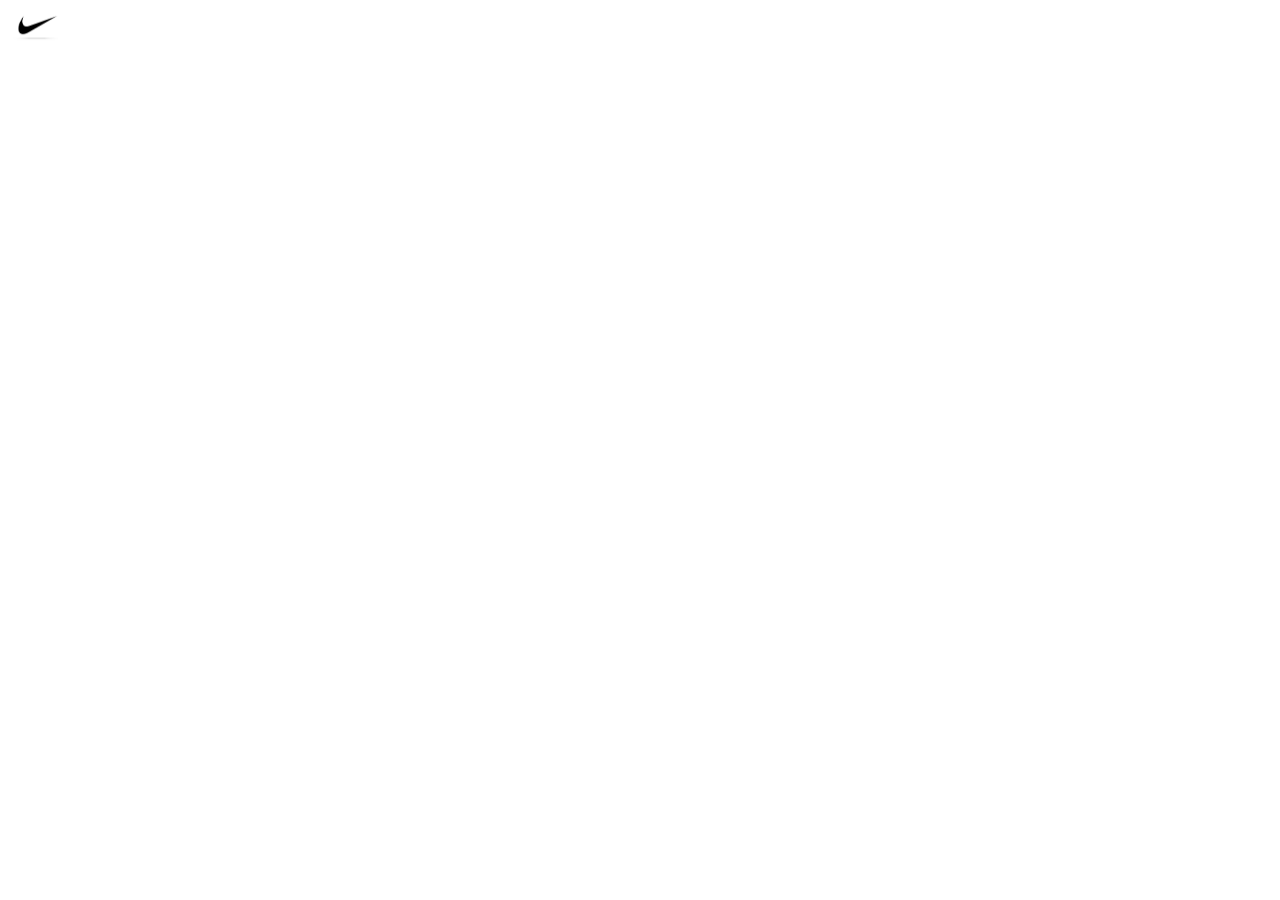
==== index.html @ 265df73f "created initial build" ====
<!DOCTYPE html>
<html lang="en">
<head>
    <meta charset="UTF-8">
    <meta name="viewport" content="width=device-width, initial-scale=1.0">
    <!-- favicon added -->
    <link rel="apple-touch-icon" sizes="180x180" href="images/favicon_package_v0.16/apple-touch-icon.png">
    <link rel="icon" type="image/png" sizes="32x32" href="images/favicon_package_v0.16/favicon-32x32.png">
    <link rel="icon" type="image/png" sizes="16x16" href="images/favicon_package_v0.16/favicon-16x16.png">
    <link rel="manifest" href="images/favicon_package_v0.16/site.webmanifest">
    <link rel="mask-icon" href="images/favicon_package_v0.16/safari-pinned-tab.svg" color="#5bbad5">
    <meta name="msapplication-TileColor" content="#da532c">
    <meta name="theme-color" content="#ffffff">
    <link rel="stylesheet" type="text/css" href="style.css">
    <title>Nike.Just Do It.Nike IN</title>
</head>
<body>
    <article class="main-container">
        <!--  -->
        <header>
            <img src="images/nike logo.png" alt="" class="header-img-logo">
        </header>
    </article>
</body>
</html>
---- style.css ----
* {
    /* text-align: center; */
}


.header-img-logo{
    height: 2rem;
    width: 3rem;
    text-align: left;
    margin: 1.5px;
}
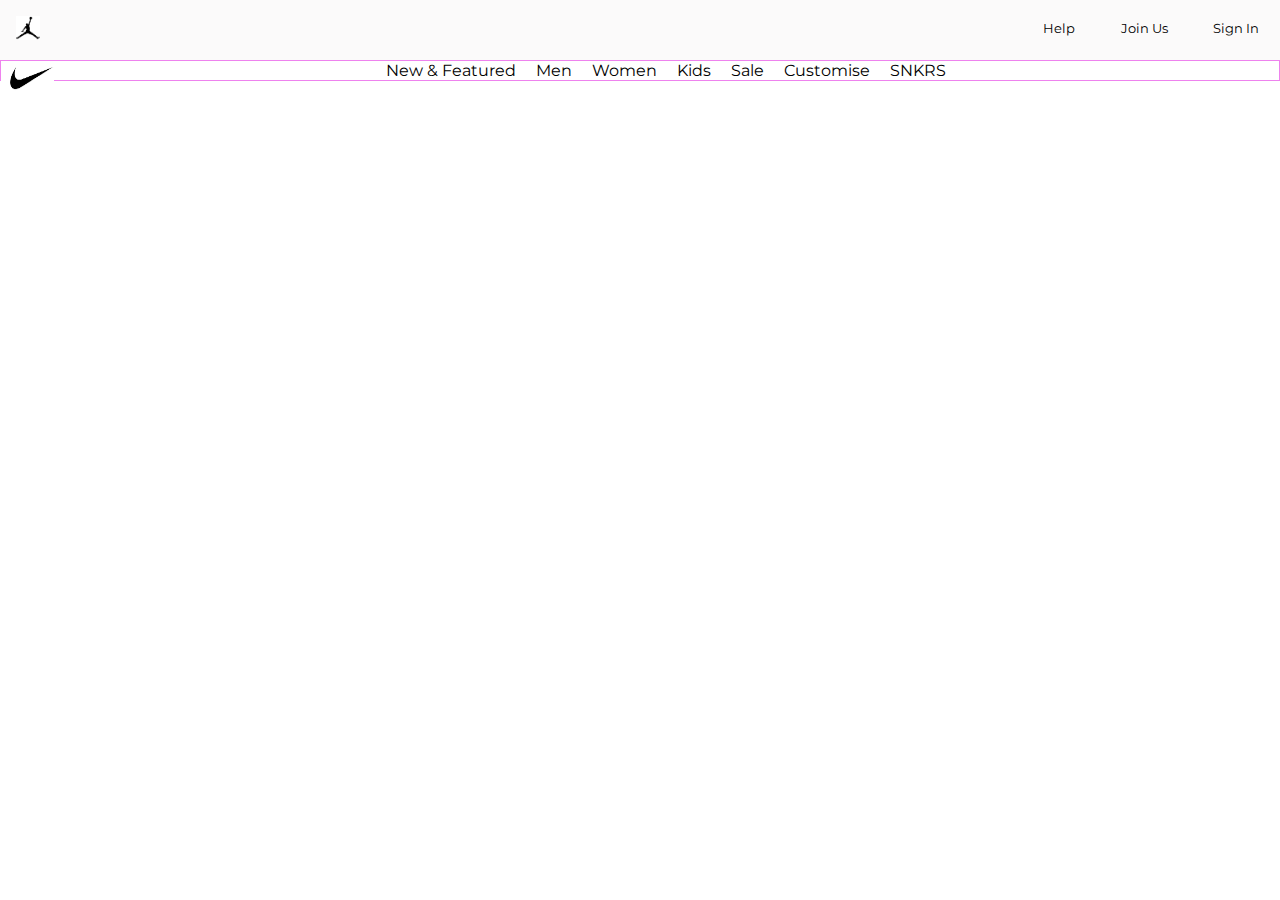
==== commit e2c98df2: "added nav bar" ====
--- a/index.html
+++ b/index.html
@@ -14,12 +14,43 @@
     <link rel="stylesheet" type="text/css" href="style.css">
     <title>Nike.Just Do It.Nike IN</title>
 </head>
-<body>
+<body dir="ltr">
     <article class="main-container">
-        <!--  -->
-        <header>
-            <img src="images/nike logo.png" alt="" class="header-img-logo">
+        <!--Header-->
+        <header class="header">
+            <!-- added link to logo -->
+            <a href="https://www.nike.com/in/" target="_blank">
+                <img src="images/header-logo.png" alt="nike logo" class="header-img">
+            </a>
+            <span class="header-menu">
+                <span class="header-menu-list">
+                    <a class="header-menu-list-a" href="" target="_blank">Help</a>
+                    <a class="header-menu-list-a" href="" target="_blank">Join Us</a>
+                    <a class="header-menu-list-a" href="" target="_blank">Sign In</a>
+                </span>
+            </span>            
         </header>
+
+        <nav class="nav">
+            <!-- added link in nav -->
+            <a href="https://www.nike.com/in/" target="_blank">
+                <img src="images/nike-logo.png" alt="nike logo" class="nav-logo">
+            </a>
+
+            <span class="nav-list">
+                <a href="" class="nav-list-item">New & Featured</a>
+                <a href="" class="nav-list-item">Men</a>
+                <a href="" class="nav-list-item">Women</a>
+                <a href="" class="nav-list-item">Kids</a>
+                <a href="" class="nav-list-item">Sale</a>
+                <a href="" class="nav-list-item">Customise</a>
+                <a href="" class="nav-list-item">SNKRS</a>
+            </span>
+
+            <span class="nav-search">
+                
+            </span>
+        </nav>
     </article>
 </body>
 </html>--- a/style.css
+++ b/style.css
@@ -1,11 +1,120 @@
+/* @import url('https://fonts.googleapis.com/css2?family=Montserrat:wght@300&display=swap'); */
+@import url("https://fonts.googleapis.com/css2?family=Montserrat:wght@300;500&display=swap");
+
 * {
-    /* text-align: center; */
+  box-sizing: border-box;
+  padding: 0;
+  margin: 0;
+  font-family: "Montserrat", sans-serif;
 }
 
+/* stles for header */
+.header {
+  margin: 0;
+  background-color: #fbfafa;
+  /* border: 1px solid violet; */
+}
 
-.header-img-logo{
-    height: 2rem;
-    width: 3rem;
-    text-align: left;
-    margin: 1.5px;
+.header-img {
+  height: 1.5rem;
+  width: 1.5rem;
+  text-align: left;
+  margin: 1rem;
+}
+
+.header-menu-list {
+  float: right;
+}
+
+.header-menu-list-a {
+  display: inline-block;
+  margin: 1.3rem;
+  text-decoration: none;
+  color: #000000;
+  font-size: 0.8rem;
+  transition: all 0.5s ease .1s;
+}
+
+.header-menu-list-a:hover {
+    color: #1f2020;
+    font-weight: bold;
+    text-decoration: underline;
+}
+
+/* style for navbar */
+.nav {
+  border: 1px solid violet;
+  text-align: center;
+}
+
+.nav-logo {
+  height: 2rem;
+  width: 3.3rem;
+  float: left;
+}
+
+.nav-list {
+  text-align: center;
+}
+
+.nav-list-item {
+  text-decoration: none;
+  color: #000000;
+  margin: 0.5rem;
+  font-size: 1rem;
+}
+
+/* test navbar */
+.header__nav {
+    background-color: #f5f5f5; 
+}
+
+.nav__links {
+  font-weight: 500;
+  font-size: 1rem;
+ 
+}
+
+.nav__links>li,a,button {
+  text-decoration: none;
+  color:rgb(9, 9, 9);
+}
+
+.header__nav {
+    display: flex;
+    justify-content: flex-end;
+    align-items: center;
+    padding: 1.8rem ;
+}
+
+.nav__links li {
+    display: inline-block;
+    padding: 0rem 1.3rem;
+}
+
+.nav__links li a{
+    transition: all .5s ease 0s;
+}
+
+.nav__links li a:hover {
+    color: #1f2020;
+    font-weight: bold;
+    text-decoration: underline;
+}
+
+.cta button{
+    padding: .7rem 1.5rem;
+    background-color: #000000;
+    border-radius: .9rem;
+    color: #fff;
+    transition: all .3s ease 0s;
+    border: none;
+}
+
+.cta button:hover {
+    background-color: rgb(44, 49, 49);
+    color: #d7d4d4;
+    font-style: bold;
+    cursor: pointer ;
+   
 }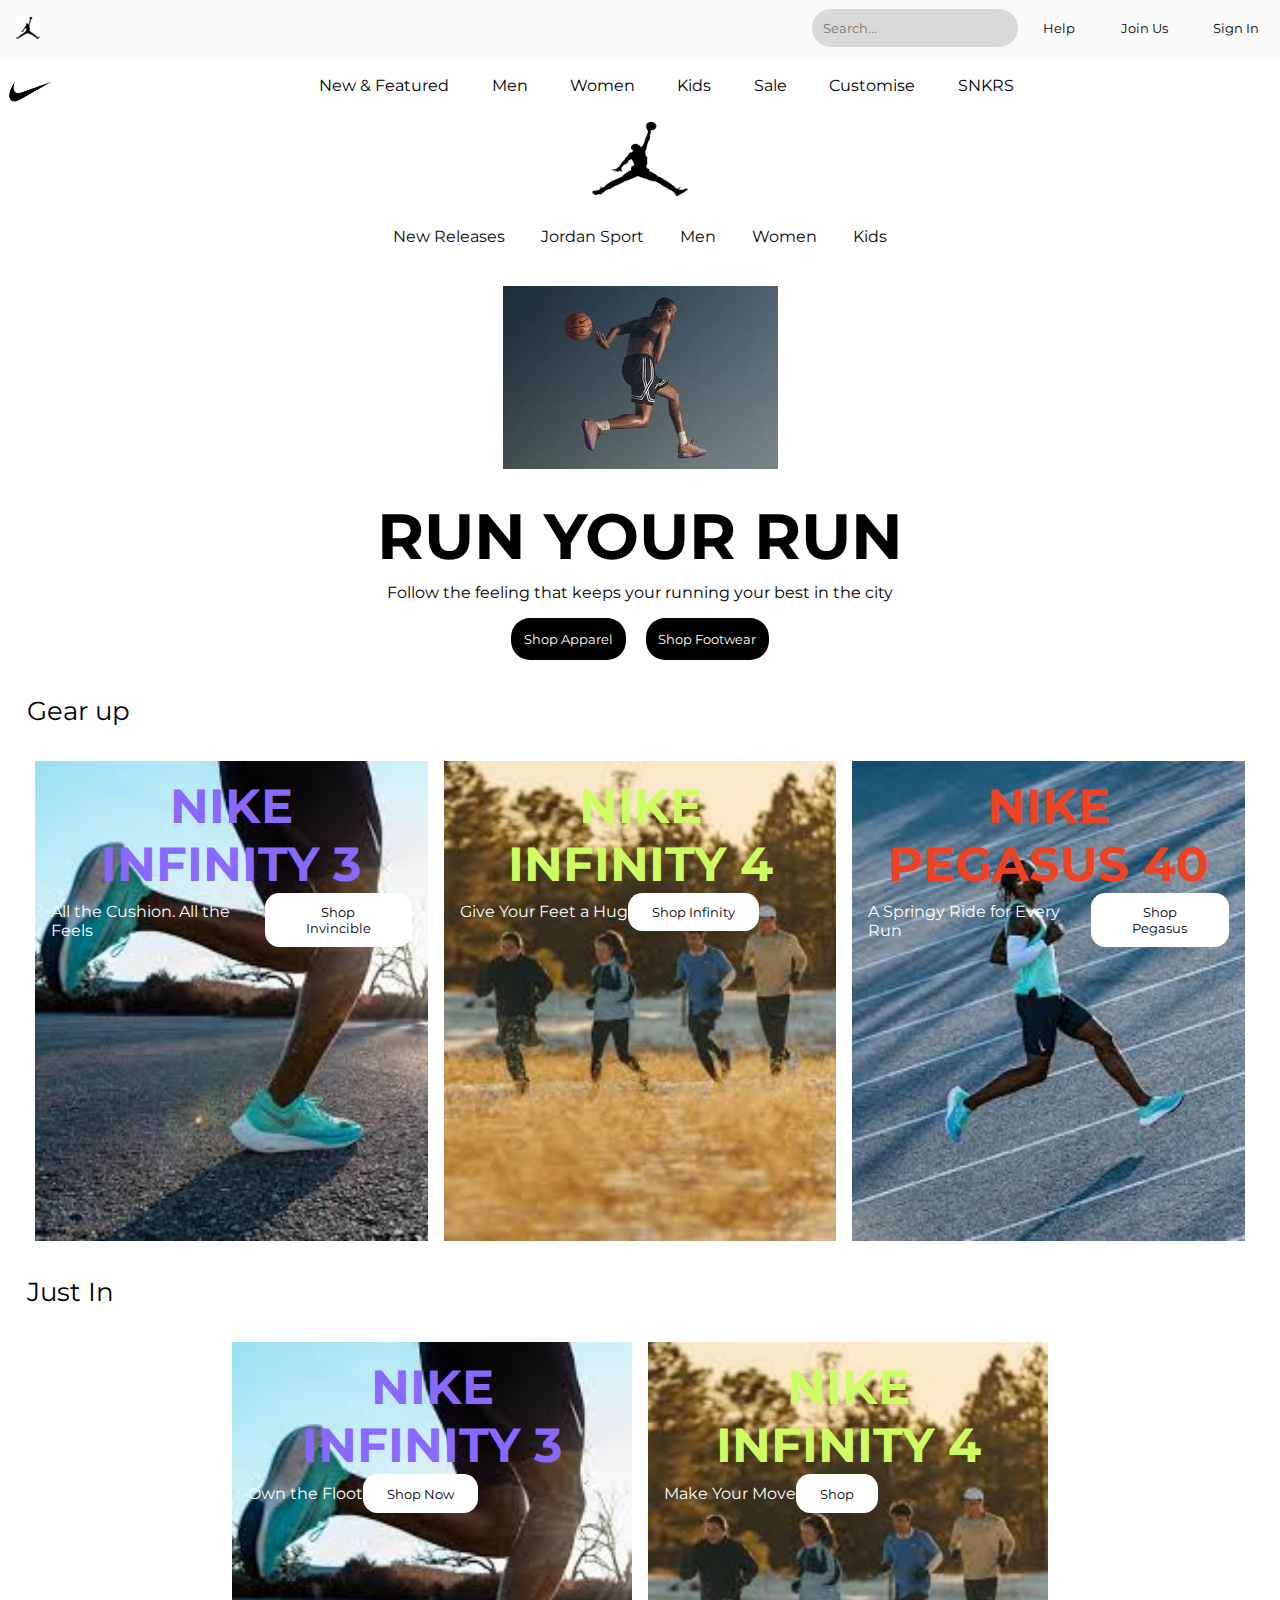
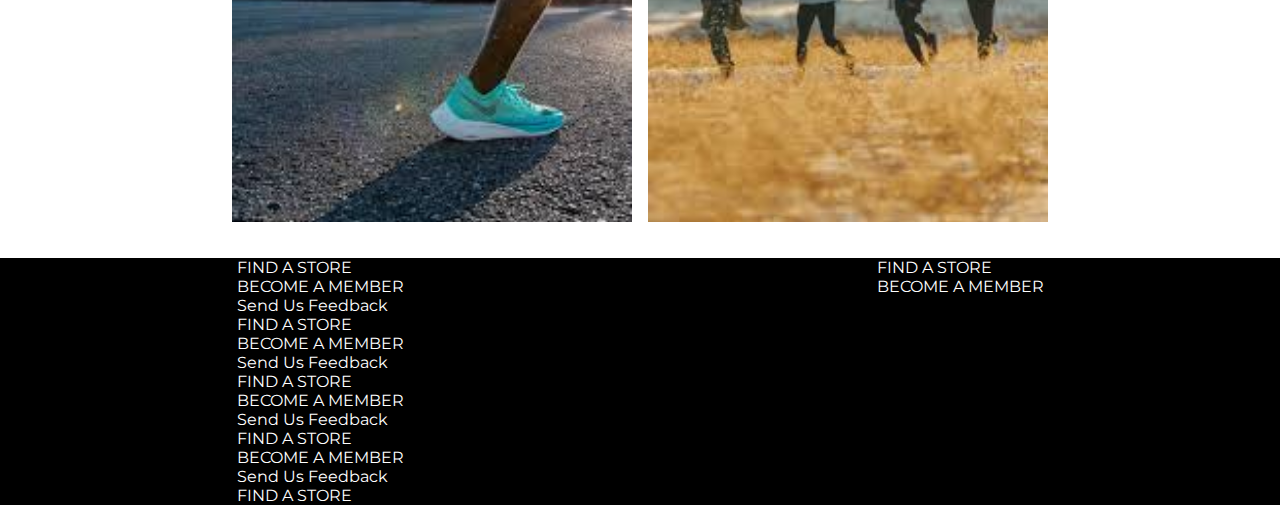
==== commit 342c0670: "added image-section, slider, footer" ====
--- a/index.html
+++ b/index.html
@@ -1,56 +1,195 @@
 <!DOCTYPE html>
 <html lang="en">
-<head>
-    <meta charset="UTF-8">
-    <meta name="viewport" content="width=device-width, initial-scale=1.0">
+  <head>
+    <meta charset="UTF-8" />
+    <meta name="viewport" content="width=device-width, initial-scale=1.0" />
     <!-- favicon added -->
-    <link rel="apple-touch-icon" sizes="180x180" href="images/favicon_package_v0.16/apple-touch-icon.png">
-    <link rel="icon" type="image/png" sizes="32x32" href="images/favicon_package_v0.16/favicon-32x32.png">
-    <link rel="icon" type="image/png" sizes="16x16" href="images/favicon_package_v0.16/favicon-16x16.png">
-    <link rel="manifest" href="images/favicon_package_v0.16/site.webmanifest">
-    <link rel="mask-icon" href="images/favicon_package_v0.16/safari-pinned-tab.svg" color="#5bbad5">
-    <meta name="msapplication-TileColor" content="#da532c">
-    <meta name="theme-color" content="#ffffff">
-    <link rel="stylesheet" type="text/css" href="style.css">
+    <link
+      rel="apple-touch-icon"
+      sizes="180x180"
+      href="images/favicon_package_v0.16/apple-touch-icon.png"
+    />
+    <link
+      rel="icon"
+      type="image/png"
+      sizes="32x32"
+      href="images/favicon_package_v0.16/favicon-32x32.png"
+    />
+    <link
+      rel="icon"
+      type="image/png"
+      sizes="16x16"
+      href="images/favicon_package_v0.16/favicon-16x16.png"
+    />
+    <link rel="manifest" href="images/favicon_package_v0.16/site.webmanifest" />
+    <link
+      rel="mask-icon"
+      href="images/favicon_package_v0.16/safari-pinned-tab.svg"
+      color="#5bbad5"
+    />
+    <meta name="msapplication-TileColor" content="#da532c" />
+    <meta name="theme-color" content="#ffffff" />
+    <link rel="stylesheet" type="text/css" href="style.css" />
+    <link
+      rel="stylesheet"
+      href="https://cdnjs.cloudflare.com/ajax/libs/font-awesome/4.7.0/css/font-awesome.min.css"
+    />
     <title>Nike.Just Do It.Nike IN</title>
-</head>
-<body dir="ltr">
+  </head>
+  <body dir="ltr">
     <article class="main-container">
-        <!--Header-->
-        <header class="header">
-            <!-- added link to logo -->
-            <a href="https://www.nike.com/in/" target="_blank">
-                <img src="images/header-logo.png" alt="nike logo" class="header-img">
-            </a>
-            <span class="header-menu">
-                <span class="header-menu-list">
-                    <a class="header-menu-list-a" href="" target="_blank">Help</a>
-                    <a class="header-menu-list-a" href="" target="_blank">Join Us</a>
-                    <a class="header-menu-list-a" href="" target="_blank">Sign In</a>
-                </span>
-            </span>            
-        </header>
+      <!--Header-->
+      <header class="header">
+        <!-- added link to logo -->
+        <a href="https://www.nike.com/in/" target="_blank">
+          <img
+            src="images/header-logo.png"
+            alt="nike logo"
+            class="header-img"
+          />
+        </a>
+        <span class="header-menu">
+          <span class="header-menu-list">
+            <input type="text" placeholder="Search..." />
+            <!-- <i class="fa-solid fa-bag-shopping"></i> -->
+            <a href="" target="_blank">Help</a>
+            <a href="" target="_blank">Join Us</a>
+            <a href="" target="_blank">Sign In</a>
+          </span>
+        </span>
+      </header>
 
-        <nav class="nav">
-            <!-- added link in nav -->
-            <a href="https://www.nike.com/in/" target="_blank">
-                <img src="images/nike-logo.png" alt="nike logo" class="nav-logo">
-            </a>
+      <nav class="nav">
+        <!-- added link in nav -->
+        <a href="https://www.nike.com/in/" target="_blank">
+          <img src="images/nike-logo.png" alt="nike logo" class="nav-logo" />
+        </a>
 
-            <span class="nav-list">
-                <a href="" class="nav-list-item">New & Featured</a>
-                <a href="" class="nav-list-item">Men</a>
-                <a href="" class="nav-list-item">Women</a>
-                <a href="" class="nav-list-item">Kids</a>
-                <a href="" class="nav-list-item">Sale</a>
-                <a href="" class="nav-list-item">Customise</a>
-                <a href="" class="nav-list-item">SNKRS</a>
-            </span>
+        <span class="nav-list">
+          <a href="">New & Featured</a>
+          <a href="">Men</a>
+          <a href="">Women</a>
+          <a href="">Kids</a>
+          <a href="">Sale</a>
+          <a href="">Customise</a>
+          <a href="">SNKRS</a>
+        </span>
 
-            <span class="nav-search">
-                
-            </span>
-        </nav>
+        <!-- <span class="nav-search">
+                <input type="text" placeholder="Search...">
+            </span> -->
+      </nav>
+
+      <div class="category">
+        <img class="category__img" src="images/header-logo.png" alt="" />
+        <ul class="category__links">
+          <li><a href="">New Releases</a></li>
+          <li><a href="">Jordan Sport</a></li>
+          <li><a href="">Men</a></li>
+          <li><a href="">Women</a></li>
+          <li><a href="">Kids</a></li>
+        </ul>
+      </div>
+
+      <div class="video">
+        <img src="images/nike-video.jpg" alt="nike-video" />
+      </div>
+
+      <div class="run_your_run">
+        <p class="ryr_heading__caps">RUN YOUR RUN</p>
+        <p class="ryr_heading">
+          Follow the feeling that keeps your running your best in the city
+        </p>
+
+        <span class="ryr_button">
+          <a href=""> <button>Shop Apparel</button> </a>
+          <a href=""> <button>Shop Footwear</button> </a>
+        </span>
+      </div>
+
+      <p class="__text">Gear up</p>
+      <div class="gear_up__images">
+        <div class="gear_up__image" id="gu__img1">
+          <p>NIKE</p>
+          <p>INFINITY 3</p>
+          <div class="gu__bottom">
+            <p>All the Cushion. All the Feels</p>
+            <a href=""><button>Shop Invincible</button></a>
+          </div>
+        </div>
+
+        <div class="gear_up__image" id="gu__img2">
+          <p>NIKE</p>
+          <p>INFINITY 4</p>
+          <div class="gu__bottom">
+            <p>Give Your Feet a Hug</p>
+            <a href=""><button>Shop Infinity</button></a>
+          </div>
+        </div>
+
+        <div class="gear_up__image" id="gu__img3">
+          <p>NIKE</p>
+          <p>PEGASUS 40</p>
+          <div class="gu__bottom">
+            <p>A Springy Ride for Every Run</p>
+            <a href=""><button>Shop Pegasus</button></a>
+          </div>
+        </div>
+      </div>
+
+      <p class="__text">Just In</p>
+      <div class="gear_up__images">
+        <div class="gear_up__image" id="gu__img1">
+          <p>NIKE</p>
+          <p>INFINITY 3</p>
+          <div class="gu__bottom">
+            <p>Own the Floot</p>
+            <a href=""><button>Shop Now</button></a>
+          </div>
+        </div>
+
+        <div class="gear_up__image" id="gu__img2">
+          <p>NIKE</p>
+          <p>INFINITY 4</p>
+          <div class="gu__bottom">
+            <p>Make Your Move</p>
+            <a href=""><button>Shop</button></a>
+          </div>
+        </div>
+      </div>
+
+      <footer class="footer">
+        <div class="footer_list">
+          <ul>
+            <li><a href="">FIND A STORE</a></li>
+            <li><a href="">BECOME A MEMBER</a></li>
+            <li><a href="">Send Us Feedback</a></li>
+          </ul>
+
+          <ul>
+            <li><a href="">FIND A STORE</a></li>
+            <li><a href="">BECOME A MEMBER</a></li>
+            <li><a href="">Send Us Feedback</a></li>
+            <li><a href="">FIND A STORE</a></li>
+            <li><a href="">BECOME A MEMBER</a></li>
+            <li><a href="">Send Us Feedback</a></li>
+          </ul>
+
+          <ul>
+            <li><a href="">FIND A STORE</a></li>
+            <li><a href="">BECOME A MEMBER</a></li>
+            <li><a href="">Send Us Feedback</a></li>
+            <li><a href="">FIND A STORE</a></li>
+          </ul>
+        </div>
+
+        <div>
+          <ul>
+            <li><a href="">FIND A STORE</a></li>
+            <li><a href="">BECOME A MEMBER</a></li>
+          </ul>
+        </div>
+      </footer>
     </article>
-</body>
-</html>+  </body>
+</html>
--- a/style.css
+++ b/style.css
@@ -1,5 +1,6 @@
 /* @import url('https://fonts.googleapis.com/css2?family=Montserrat:wght@300&display=swap'); */
 @import url("https://fonts.googleapis.com/css2?family=Montserrat:wght@300;500&display=swap");
+@import url("https://fonts.googleapis.com/css2?family=Fredoka:wght@700&family=Montserrat:wght@300;500&display=swap");
 
 * {
   box-sizing: border-box;
@@ -26,95 +27,271 @@
   float: right;
 }
 
-.header-menu-list-a {
+.header-menu-list a {
   display: inline-block;
   margin: 1.3rem;
   text-decoration: none;
   color: #000000;
   font-size: 0.8rem;
-  transition: all 0.5s ease .1s;
-}
-
-.header-menu-list-a:hover {
-    color: #1f2020;
-    font-weight: bold;
-    text-decoration: underline;
+  transition: all 0.5s ease 0.1s;
+}
+
+.header-menu-list input {
+  border-radius: 2rem;
+  border: none;
+  padding: 0.7rem;
+  background-color: #dad9d9;
+}
+
+.header-menu-list a:hover {
+  color: #1f2020;
+  font-weight: bold;
 }
 
 /* style for navbar */
 .nav {
-  border: 1px solid violet;
-  text-align: center;
+  text-align: center;
+  box-sizing: border-box;
+  margin: 1rem 0rem;
 }
 
 .nav-logo {
-  height: 2rem;
+  height: 1.8rem;
   width: 3.3rem;
   float: left;
+  /* margin-left: .5rem; */
 }
 
 .nav-list {
-  text-align: center;
-}
-
-.nav-list-item {
+  padding: 0.6rem;
+  text-align: center;
+}
+
+.nav-list a {
   text-decoration: none;
   color: #000000;
   margin: 0.5rem;
   font-size: 1rem;
-}
+  padding: 0.7rem;
+  transition: width 0.3s ease-out;
+}
+
+.nav-list a:hover {
+  text-decoration: underline;
+}
+
+/* category */
+.category {
+  text-align: center;
+}
+
+.category__img {
+  width: 6rem;
+  height: 5rem;
+  margin: 0.5rem;
+}
+
+.category__links {
+  align-items: center;
+}
+
+.category__links li {
+  display: inline-block;
+  padding: 1rem;
+}
+
+.category__links li a {
+  transition: all 0.3s ease 0s;
+}
+
+.category__links li a:hover {
+  color: #b5b5b5;
+}
+
+/* video */
+.video {
+  text-align: center;
+  margin: 1.5rem;
+}
+
+/* run your run section */
+.run_your_run {
+  text-align: center;
+  cursor: pointer;
+}
+
+.ryr_heading__caps {
+  font-size: 4rem;
+  font-weight: bolder;
+  __text  padding: 1rem;
+}
+
+.ryr_heading {
+  padding: 0.5rem;
+}
+
+.ryr_button a button {
+  padding: 0.8rem;
+  margin: 0.5rem;
+  background-color: #000000;
+  border-radius: 1.2rem;
+  color: #fff;
+  border: none;
+  cursor: pointer;
+}
+
+.ryr_button a button:hover {
+  background-color: #aaaaaa;
+}
+
+/* image section */
+.__text {
+    font-size: 1.6rem;
+    margin: 1.7rem;
+}
+
+.gear_up__images {
+  display: flex;
+  justify-content: center;
+  margin: 1.7rem;
+  cursor: pointer;
+}
+
+.gear_up__image {
+  background-image: url(nike-video.jpg);
+  background-size: cover;
+  height: 30rem;
+  padding: 1rem;
+  width: 25rem;
+  margin: 0.5rem;
+}
+
+#gu__img1 {
+  background-image: url(images/gu_img1.jpg);
+  background-size: cover;
+  text-align: center;
+  color: #8968fc;
+  font-size: 3rem;
+  font-weight: bolder;
+}
+#gu__img2 {
+  background-image: url(images/gu_img3.jpg);
+  background-size: cover;
+  text-align: center;
+  color: #cdfd62;
+  font-size: 3rem;
+  font-weight: bolder;
+}
+#gu__img3 {
+  background-image: url(images/gu_img2.jpg);
+  background-size: cover;
+  text-align: center;
+  color: #ef4223;
+  font-size: 3rem;
+  font-weight: bolder;
+}
+
+.gu__bottom {
+  color: #fff;
+  font-size: 1rem;
+  /* align-items: bottom; */
+  position: relative;
+  font-weight: normal;
+  display: table;
+   vertical-align: bottom;
+  /* float: left; */
+}
+
+.gu__bottom p {
+    /* position: relative; */
+    display: table-cell;
+    /* vertical-align: bottom; */
+    text-align: left;
+    /* top:0;
+    left:0; */
+}
+
+.gu__bottom button {
+    padding: 0.7rem 1.5rem;
+    background-color: #fff;
+    border-radius: 0.9rem;
+    color: #000000;
+    display: flex;
+    justify-content: space-around;
+    transition: all 0.3s ease 0s;
+    border: none;
+}
+
+.gu__bottom button:hover {
+    background-color: #c5c4c4;
+}
+
+/* footer */
+.footer {
+    background-color: #000000;
+    display: flex;
+    justify-content: space-around;
+    /* color: #fff; */
+}
+
+
+.footer div a {
+    color: #fff;
+}
+
+
 
 /* test navbar */
 .header__nav {
-    background-color: #f5f5f5; 
+  background-color: #f5f5f5;
 }
 
 .nav__links {
   font-weight: 500;
   font-size: 1rem;
- 
-}
-
-.nav__links>li,a,button {
+}
+
+.nav__links > li,
+a,
+button {
   text-decoration: none;
-  color:rgb(9, 9, 9);
+  color: rgb(9, 9, 9);
 }
 
 .header__nav {
-    display: flex;
-    justify-content: flex-end;
-    align-items: center;
-    padding: 1.8rem ;
+  display: flex;
+  justify-content: space-around;
+  align-items: center;
+  padding: 1.8rem;
 }
 
 .nav__links li {
-    display: inline-block;
-    padding: 0rem 1.3rem;
-}
-
-.nav__links li a{
-    transition: all .5s ease 0s;
+  display: inline-block;
+  padding: 0rem 1.3rem;
+}
+
+.nav__links li a {
+  transition: all 0.5s ease 0s;
 }
 
 .nav__links li a:hover {
-    color: #1f2020;
-    font-weight: bold;
-    text-decoration: underline;
-}
-
-.cta button{
-    padding: .7rem 1.5rem;
-    background-color: #000000;
-    border-radius: .9rem;
-    color: #fff;
-    transition: all .3s ease 0s;
-    border: none;
+  color: #1f2020;
+  font-weight: bold;
+  text-decoration: underline;
+}
+
+.cta button {
+  padding: 0.7rem 1.5rem;
+  background-color: #000000;
+  border-radius: 0.9rem;
+  color: #fff;
+  transition: all 0.3s ease 0s;
+  border: none;
 }
 
 .cta button:hover {
-    background-color: rgb(44, 49, 49);
-    color: #d7d4d4;
-    font-style: bold;
-    cursor: pointer ;
-   
-}+  background-color: rgb(44, 49, 49);
+  color: #d7d4d4;
+  font-style: bold;
+  cursor: pointer;
+}
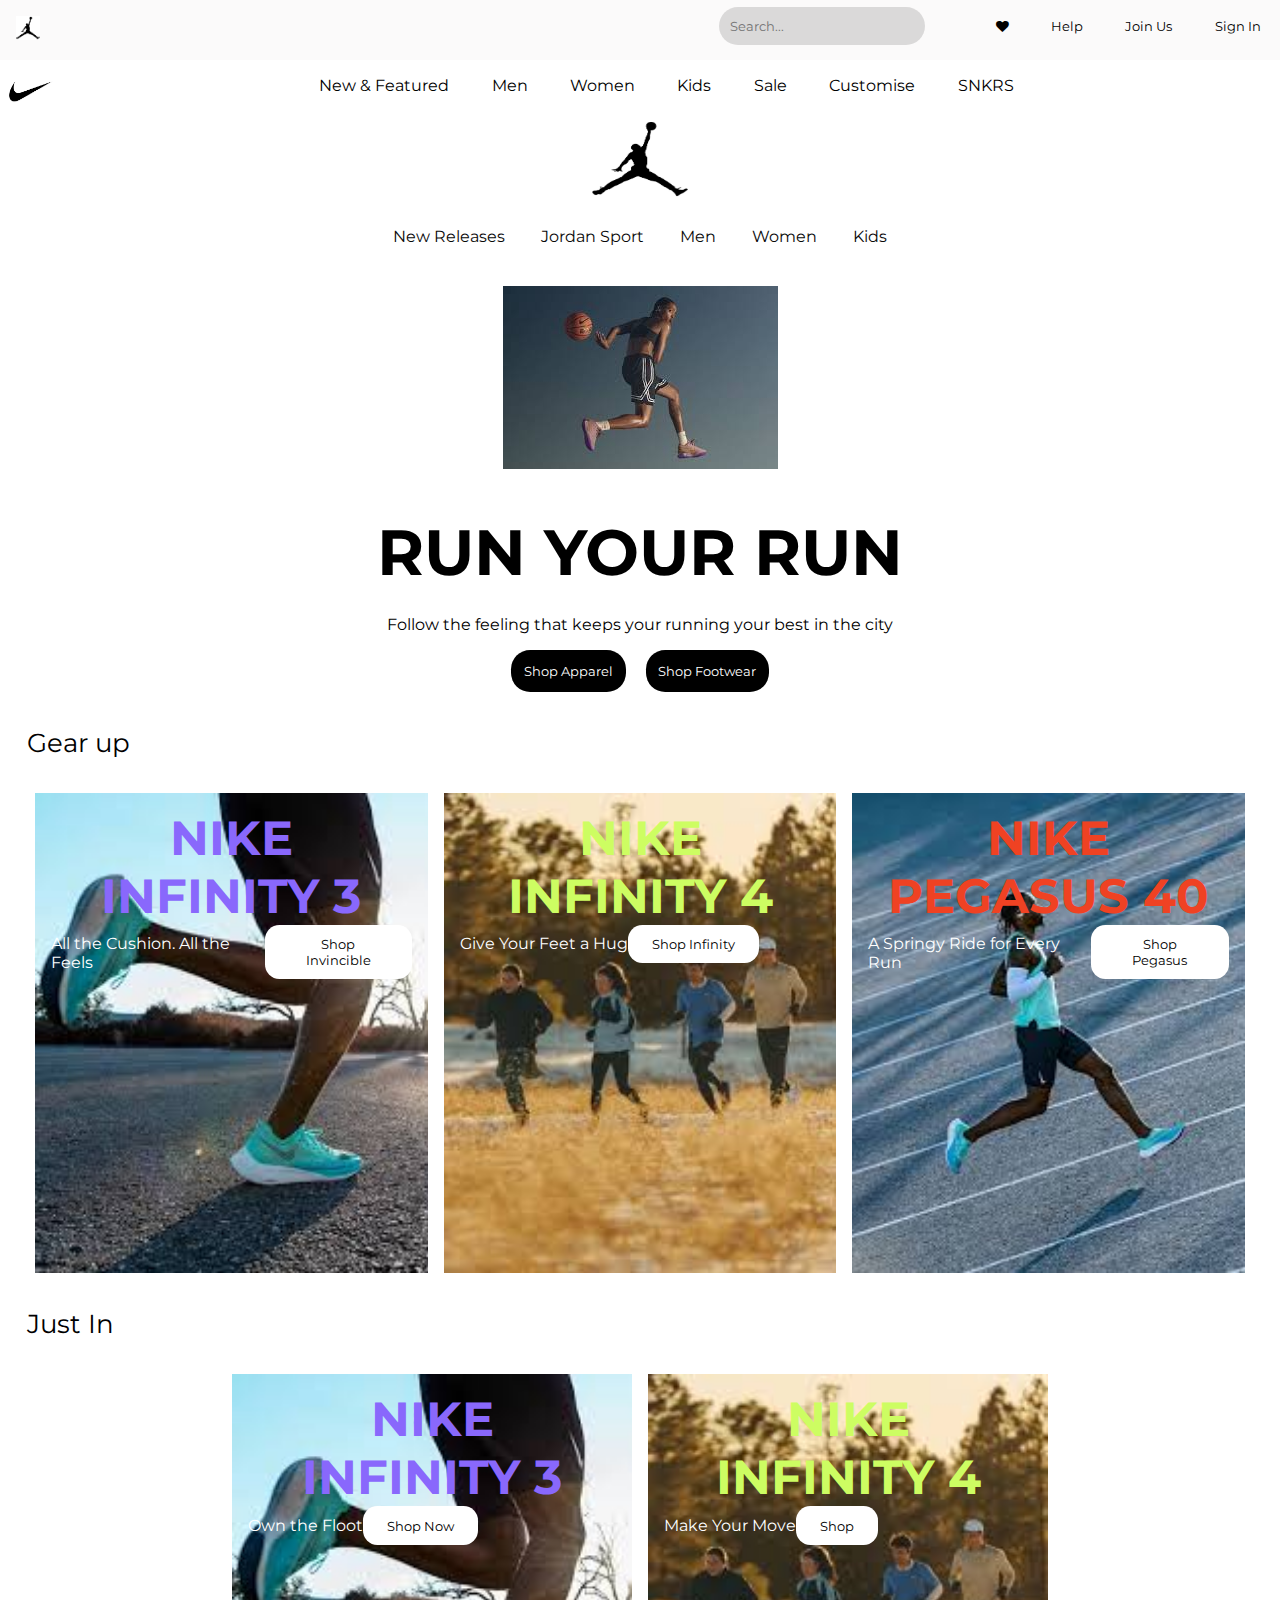
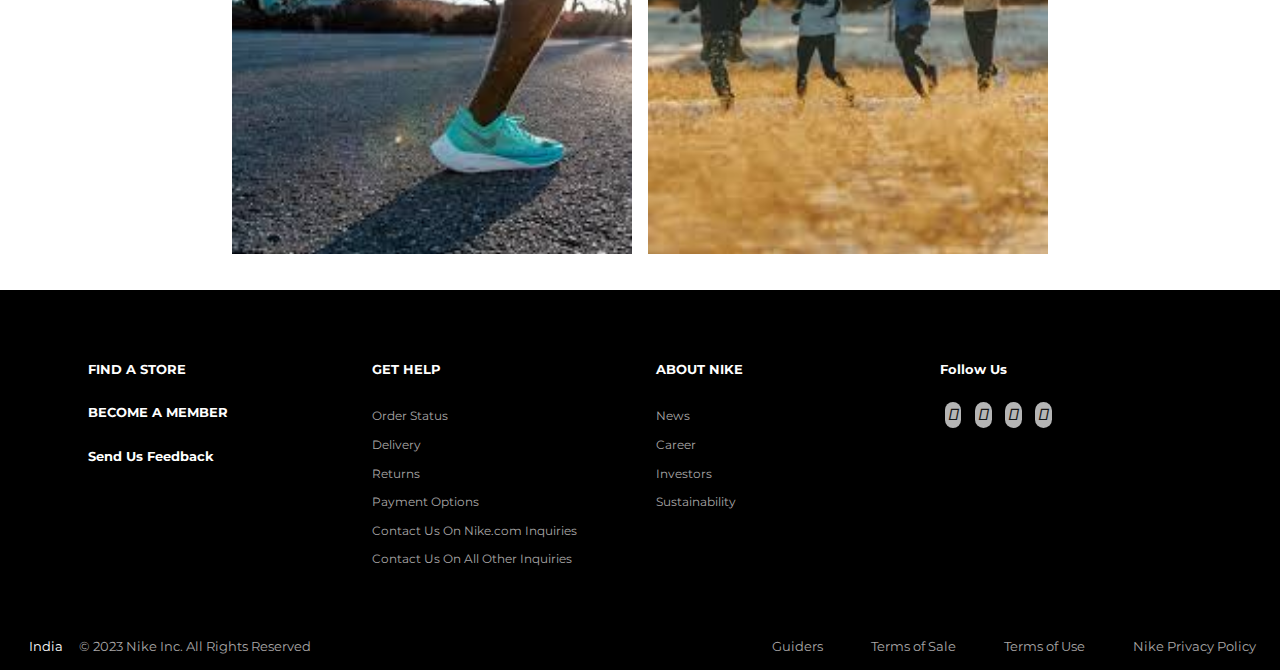
==== commit 2bb21dea: "completed footer" ====
--- a/index.html
+++ b/index.html
@@ -2,6 +2,7 @@
 <html lang="en">
   <head>
     <meta charset="UTF-8" />
+    <title>Nike.Just Do It.Nike IN</title>
     <meta name="viewport" content="width=device-width, initial-scale=1.0" />
     <!-- favicon added -->
     <link
@@ -34,7 +35,7 @@
       rel="stylesheet"
       href="https://cdnjs.cloudflare.com/ajax/libs/font-awesome/4.7.0/css/font-awesome.min.css"
     />
-    <title>Nike.Just Do It.Nike IN</title>
+    <link rel="stylesheet" href="https://cdnjs.cloudflare.com/ajax/libs/font-awesome/6.4.2/css/all.min.css" integrity="sha512-z3gLpd7yknf1YoNbCzqRKc4qyor8gaKU1qmn+CShxbuBusANI9QpRohGBreCFkKxLhei6S9CQXFEbbKuqLg0DA==" crossorigin="anonymous" referrerpolicy="no-referrer" />
   </head>
   <body dir="ltr">
     <article class="main-container">
@@ -50,8 +51,9 @@
         </a>
         <span class="header-menu">
           <span class="header-menu-list">
-            <input type="text" placeholder="Search..." />
-            <!-- <i class="fa-solid fa-bag-shopping"></i> -->
+            <input class="search__box" type="text" placeholder="Search..." />
+            <a href=""><i class="fa fa-bag-shopping"></i></a>
+            <a href=""><i class="fa fa-heart"></i></a>
             <a href="" target="_blank">Help</a>
             <a href="" target="_blank">Join Us</a>
             <a href="" target="_blank">Sign In</a>
@@ -158,38 +160,72 @@
         </div>
       </div>
 
-      <footer class="footer">
-        <div class="footer_list">
-          <ul>
-            <li><a href="">FIND A STORE</a></li>
-            <li><a href="">BECOME A MEMBER</a></li>
-            <li><a href="">Send Us Feedback</a></li>
-          </ul>
-
-          <ul>
-            <li><a href="">FIND A STORE</a></li>
-            <li><a href="">BECOME A MEMBER</a></li>
-            <li><a href="">Send Us Feedback</a></li>
-            <li><a href="">FIND A STORE</a></li>
-            <li><a href="">BECOME A MEMBER</a></li>
-            <li><a href="">Send Us Feedback</a></li>
-          </ul>
-
-          <ul>
-            <li><a href="">FIND A STORE</a></li>
-            <li><a href="">BECOME A MEMBER</a></li>
-            <li><a href="">Send Us Feedback</a></li>
-            <li><a href="">FIND A STORE</a></li>
-          </ul>
-        </div>
-
-        <div>
-          <ul>
-            <li><a href="">FIND A STORE</a></li>
-            <li><a href="">BECOME A MEMBER</a></li>
-          </ul>
-        </div>
-      </footer>
+      <!-- footer -->
+    <footer>
+      <div class="footer">
+          <div class="footer__container">
+              <div class="footer__row">
+                  
+                      <div class="footer__col">
+                          <h4>FIND A STORE</h4>
+                          <h4>BECOME A MEMBER</h4>
+                          <h4>Send Us Feedback</h4>
+                      </div>
+                      <div class="footer__col">
+                          <h4>GET HELP</h4>
+                          <ul>
+                              <li><a href="">Order Status</a></li>
+                              <li><a href="">Delivery</a></li>
+                              <li><a href="">Returns</a></li>
+                              <li><a href="">Payment Options</a></li>
+                              <li><a href="">Contact Us On Nike.com Inquiries</a></li>
+                              <li><a href="">Contact Us On All Other Inquiries</a></li>
+                          </ul>
+                      </div>             
+     
+                      <div class="footer__col">
+                          <h4>ABOUT NIKE</h4>
+                          <ul>
+                              <li><a href="">News</a></li>
+                              <li><a href="">Career</a></li>
+                              <li><a href="">Investors</a></li>
+                              <li><a href="">Sustainability</a></li>
+                          </ul>
+                      </div>
+  
+                  <div class="footer__col">
+                      <h4>Follow Us</h4>
+                      <div class="social__links">
+                          <a href=""><i class="fab fa-twitter"></i></a>
+                          <a href=""><i class="fab fa-facebook"></i></a>
+                          <a href=""><i class="fab fa-instagram"></i></a>
+                          <a href=""><i class="fab fa-youtube"></i></a>
+                      </div>
+                  </div>
+  
+              </div>
+          </div>
+      </div>
+
+      <div class="footer__bottom">
+          <div class="fb__container">
+              <p class="fb__location"><i class="fas fa-location"></i>India</p>
+              <div class="copyright">
+                  <p class="copyright__text">&copy; 2023 Nike Inc. All Rights Reserved</p>
+              </div>
+          </div>
+
+          <div class="fb__options">
+              <ul>
+                  <li>Guiders</li>
+                  <li>Terms of Sale</li>
+                  <li>Terms of Use</li>
+                  <li>Nike Privacy Policy</li>
+              </ul>
+          </div>
+      </div>
+  </footer> 
+
     </article>
   </body>
 </html>
--- a/style.css
+++ b/style.css
@@ -1,4 +1,3 @@
-/* @import url('https://fonts.googleapis.com/css2?family=Montserrat:wght@300&display=swap'); */
 @import url("https://fonts.googleapis.com/css2?family=Montserrat:wght@300;500&display=swap");
 @import url("https://fonts.googleapis.com/css2?family=Fredoka:wght@700&family=Montserrat:wght@300;500&display=swap");
 
@@ -29,8 +28,7 @@
 
 .header-menu-list a {
   display: inline-block;
-  margin: 1.3rem;
-  text-decoration: none;
+  margin: 1.2rem;
   color: #000000;
   font-size: 0.8rem;
   transition: all 0.5s ease 0.1s;
@@ -39,6 +37,7 @@
 .header-menu-list input {
   border-radius: 2rem;
   border: none;
+  margin: 5px;
   padding: 0.7rem;
   background-color: #dad9d9;
 }
@@ -46,6 +45,10 @@
 .header-menu-list a:hover {
   color: #1f2020;
   font-weight: bold;
+}
+
+header-menu-list a i:hover {
+   
 }
 
 /* style for navbar */
@@ -59,7 +62,6 @@
   height: 1.8rem;
   width: 3.3rem;
   float: left;
-  /* margin-left: .5rem; */
 }
 
 .nav-list {
@@ -123,7 +125,7 @@
 .ryr_heading__caps {
   font-size: 4rem;
   font-weight: bolder;
-  __text  padding: 1rem;
+  padding: 1rem;
 }
 
 .ryr_heading {
@@ -194,12 +196,10 @@
 .gu__bottom {
   color: #fff;
   font-size: 1rem;
-  /* align-items: bottom; */
   position: relative;
   font-weight: normal;
   display: table;
    vertical-align: bottom;
-  /* float: left; */
 }
 
 .gu__bottom p {
@@ -226,17 +226,140 @@
     background-color: #c5c4c4;
 }
 
+
 /* footer */
 .footer {
-    background-color: #000000;
-    display: flex;
-    justify-content: space-around;
-    /* color: #fff; */
-}
-
-
-.footer div a {
-    color: #fff;
+  background-color: #000000;
+  padding: 4.5rem;
+}
+
+.footer__container {
+  max-width: 73rem;
+  /* background-color: #d7d4d4; */
+  margin: auto;
+}
+
+.footer__row {
+  display: flex;
+  flex-wrap: wrap;
+}
+
+.footer__row ul {
+  list-style: none;
+}
+
+.footer__col {
+  width: 25%;
+  padding: 0 1rem;
+}
+
+.footer__col h4 {
+  font-size: .8rem;
+  color: #ffff;
+  margin-bottom: 1.8rem;
+  position: relative;
+}
+
+/* to get red line unders h4 --> not required */
+/* .footer__col h4::before {
+  content: '';
+  position: absolute;
+  left: 0;
+  bottom: -10px;
+  background-color: #e91e63;
+  height: 2px;
+  box-sizing: border-box;
+  width: 50px;
+} */
+
+.footer__col li:not(:last-child) {
+  margin-bottom: .6rem;
+}
+
+.footer__col li a {
+  font-size: .75rem;
+  color: #a9a7a7;
+  transform: all .3s ease 0s;
+}
+
+.footer__col li a:hover {
+  color: #fff;
+}
+
+.footer__col .social__links a {
+  color: #161616;
+  background-color: #b5b5b5;
+  padding: 3.8px;
+  border-radius: 15px;
+  margin: .3rem;
+}
+
+.footer__col .social__links a:hover {
+  background-color: #fff;
+}
+
+.footer__bottom {
+  color: #a9a7a7;
+  background-color: #000000;
+  font-size: .8rem;
+  display: flex;
+  flex-wrap: wrap;
+  position: relative; /**/
+}
+
+.fb__container {
+  display: flex;
+  flex-wrap: wrap;
+}
+
+.fb__location {
+  color: #fff;
+  margin: 0 1rem;
+  margin-bottom: 1rem;
+  cursor: pointer;
+}
+
+.fb__location i {
+  margin: 0 .4rem;
+}
+
+.fb__options {
+  float: end;
+  margin-bottom: 1rem;
+  position: absolute;
+  bottom: 0;
+  right: 0;
+}
+
+.fb__options ul {
+  /* float: inline-end; */
+  list-style: none;
+  display: flex;
+  flex-wrap: wrap;
+  /* margin: 0 1.5rem; */
+}
+
+.fb__options ul li {
+  margin: 0 1.5rem;
+}
+
+.fb__options ul li:hover {
+  color: #fff;
+  cursor: pointer;
+}
+
+/* media queries */
+@media(max-width: 767px) {
+  .footer__col {
+    width: 50%;
+    margin-bottom: 1.8rem;
+  }
+}
+
+@media(max-width: 574px) {
+  .footer__col {
+    width: 100%;
+  }
 }
 
 
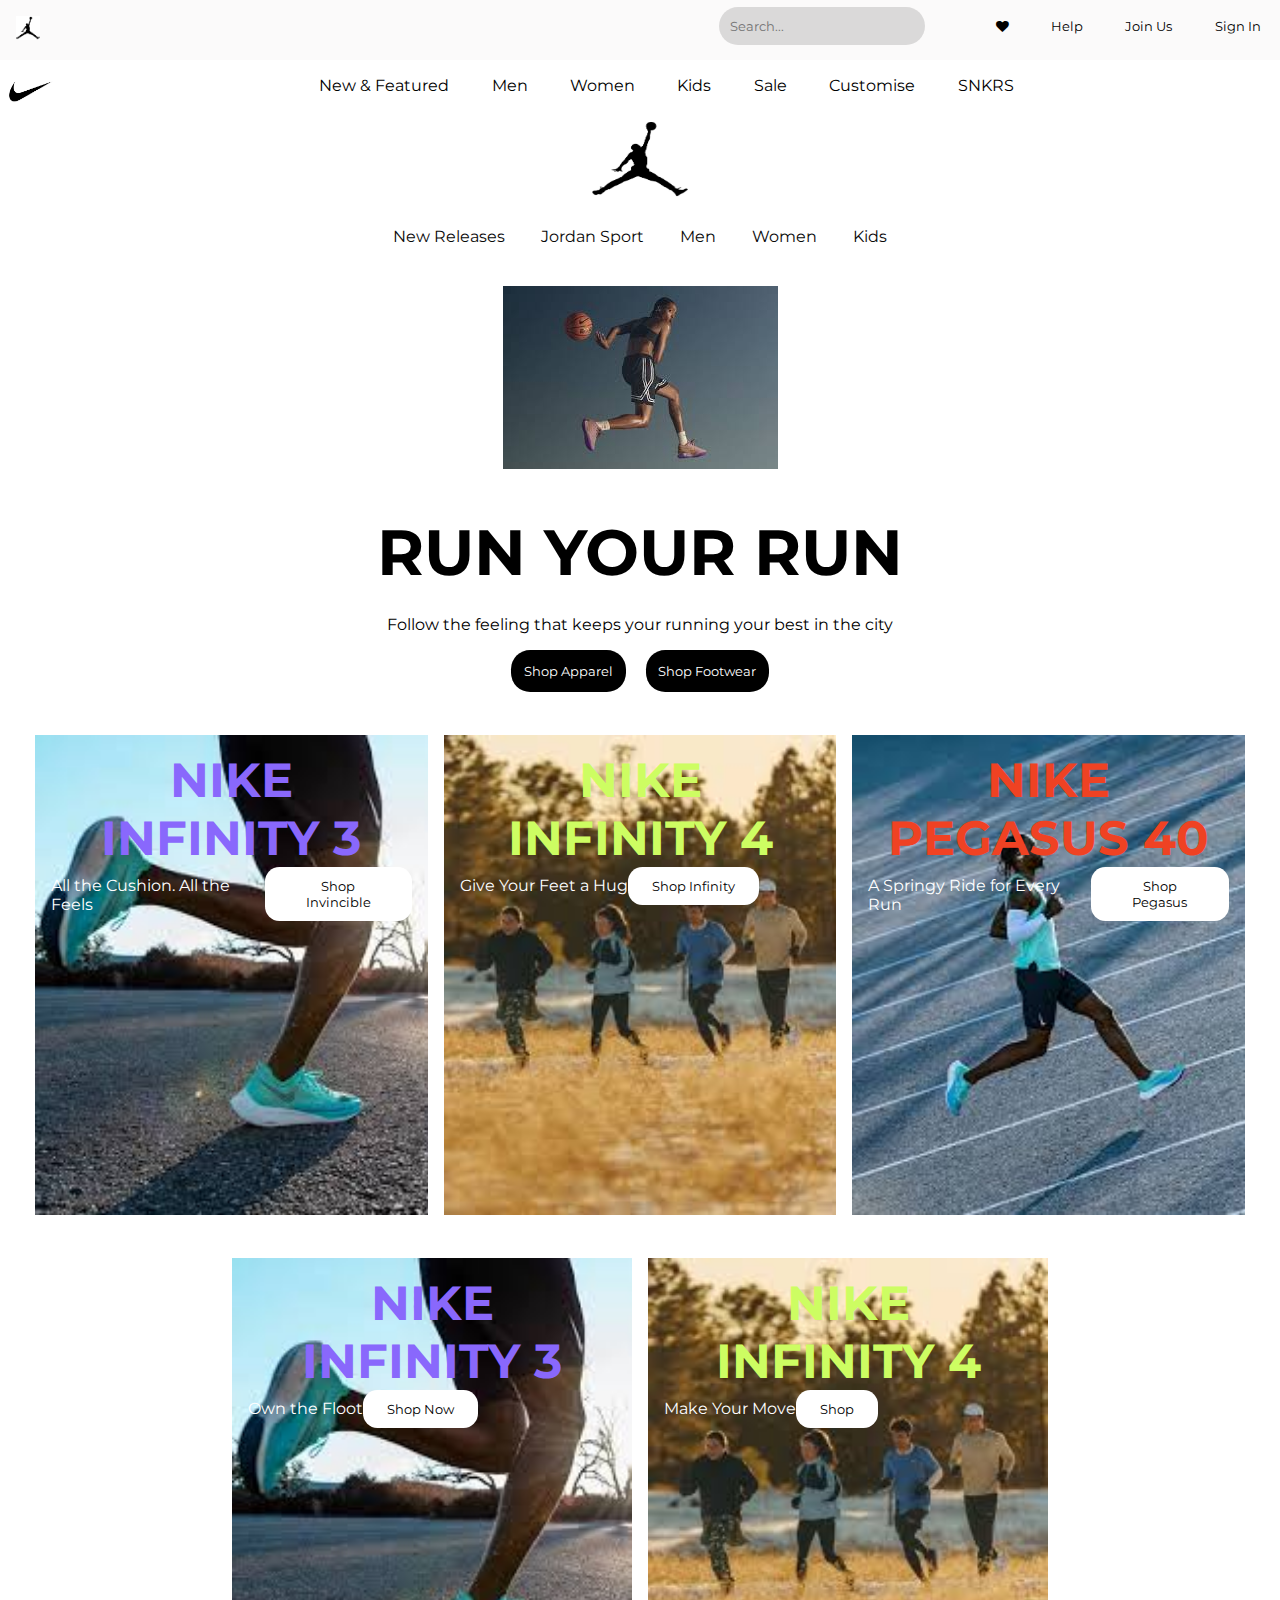
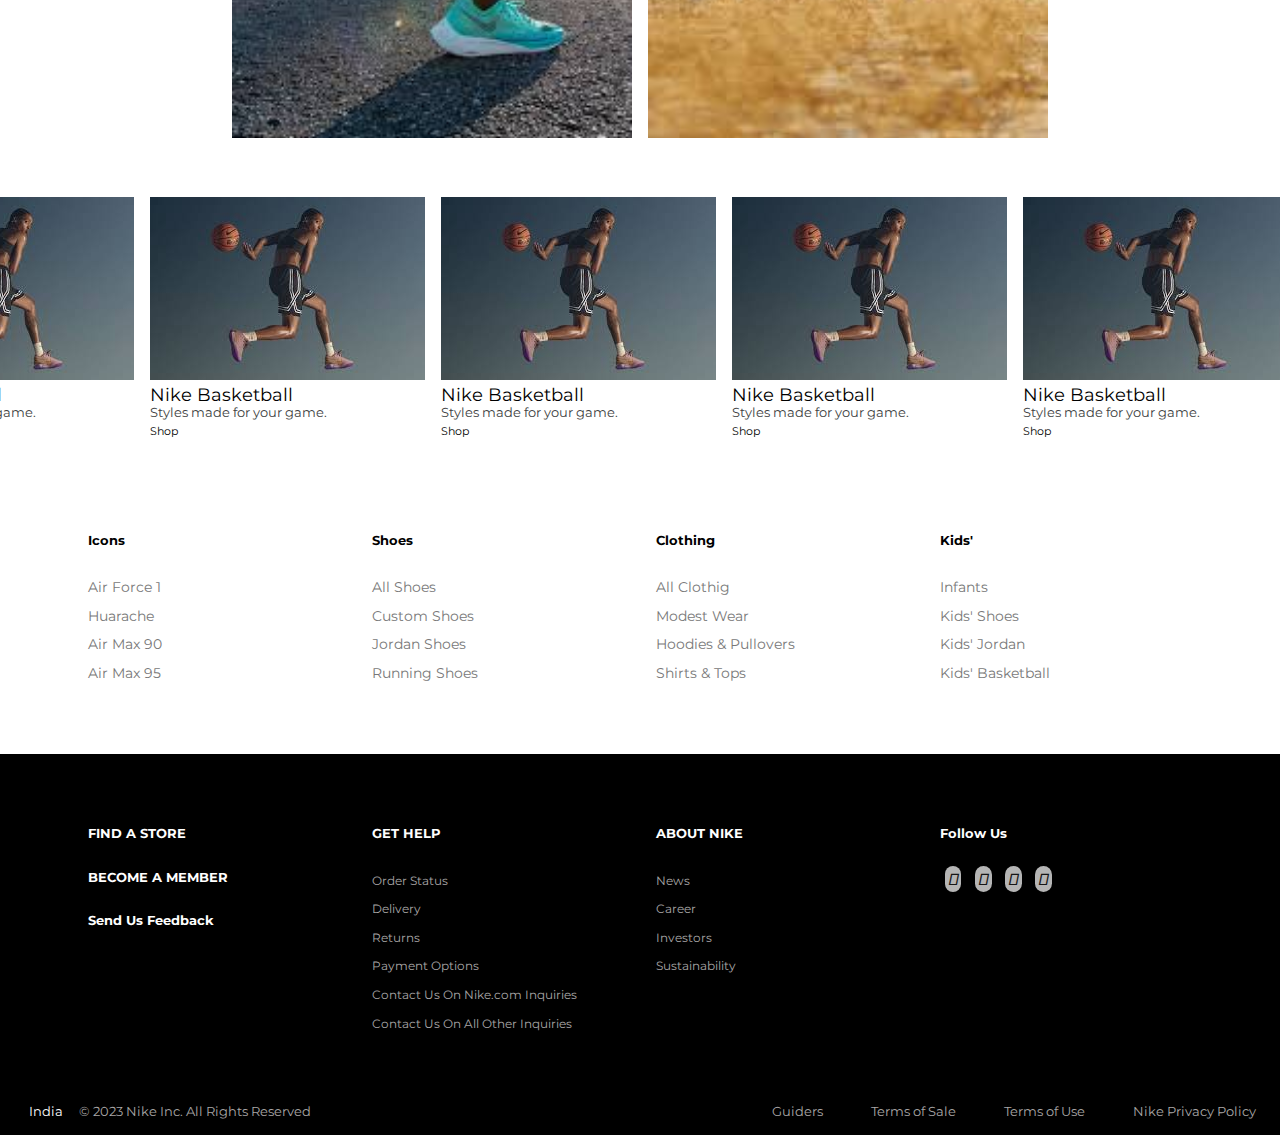
==== commit 6b088577: "added image slider" ====
--- a/index.html
+++ b/index.html
@@ -109,7 +109,7 @@
         </span>
       </div>
 
-      <p class="__text">Gear up</p>
+      <!-- <p class="__text">Gear up</p> -->
       <div class="gear_up__images">
         <div class="gear_up__image" id="gu__img1">
           <p>NIKE</p>
@@ -139,7 +139,7 @@
         </div>
       </div>
 
-      <p class="__text">Just In</p>
+      <!-- <p class="__text">Just In</p> -->
       <div class="gear_up__images">
         <div class="gear_up__image" id="gu__img1">
           <p>NIKE</p>
@@ -160,6 +160,119 @@
         </div>
       </div>
 
+      <!-- image slider -->
+      
+    <div class="slider__container">
+      <h3>Shop by Sports</h3>
+      <div class="slider__wrapper">
+          <div class="image__list">
+              <div class="image__list__box">
+                  <img src="images/nike-video.jpg" alt="" class="image__items">
+                  <p class="heading">Nike Basketball</p>
+                  <p class="sub__heading">Styles made for your game.</p>
+
+                  <a href="" class="ilb__button">Shop</a>
+              </div>
+
+              <div class="image__list__box">
+                  <img src="images/nike-video.jpg" alt="" class="image__items">
+                  <p class="heading">Nike Basketball</p>
+                  <p class="sub__heading">Styles made for your game.</p>
+
+                  <a href="" class="ilb__button">Shop</a>
+              </div>
+
+              <div class="image__list__box">
+                  <img src="images/nike-video.jpg" alt="" class="image__items">
+                  <p class="heading">Nike Basketball</p>
+                  <p class="sub__heading">Styles made for your game.</p>
+
+                  <a href="" class="ilb__button">Shop</a>
+              </div>
+              
+              <div class="image__list__box">
+                  <img src="images/nike-video.jpg" alt="" class="image__items">
+                  <p class="heading">Nike Basketball</p>
+                  <p class="sub__heading">Styles made for your game.</p>
+
+                  <a href="" class="ilb__button">Shop</a>
+              </div>
+
+              <div class="image__list__box">
+                  <img src="images/nike-video.jpg" alt="" class="image__items">
+                  <p class="heading">Nike Basketball</p>
+                  <p class="sub__heading">Styles made for your game.</p>
+
+                  <a href="" class="ilb__button">Shop</a>
+              </div>
+
+              <div class="image__list__box">
+                  <img src="images/nike-video.jpg" alt="" class="image__items">
+                  <p class="heading">Nike Basketball</p>
+                  <p class="sub__heading">Styles made for your game.</p>
+
+                  <a href="" class="ilb__button">Shop</a>
+              </div>
+
+              <div class="image__list__box">
+                  <img src="images/nike-video.jpg" alt="" class="image__items">
+                  <p class="heading">Nike Basketball</p>
+                  <p class="sub__heading">Styles made for your game.</p>
+
+                  <a href="" class="ilb__button">Shop</a>
+              </div>
+
+          </div>
+      </div>
+  </div>
+
+      <!-- bottomList --> 
+    <div class="bottom__list">
+      <div class="bl__container">
+          <div class="bl__row">
+              <div class="bl__col">
+                  <h4>Icons</h4>
+                  <ul>
+                      <li><a href="">Air Force 1</a></li>
+                      <li><a href="">Huarache</a></li>
+                      <li><a href="">Air Max 90</a></li>
+                      <li><a href="">Air Max 95</a></li>
+                  </ul>
+              </div>   
+                  
+                  <div class="bl__col">
+                      <h4>Shoes</h4>
+                      <ul>
+                          <li><a href="">All Shoes</a></li>
+                          <li><a href="">Custom Shoes</a></li>
+                          <li><a href="">Jordan Shoes</a></li>
+                          <li><a href="">Running Shoes</a></li>
+                      </ul>
+                  </div>             
+ 
+                  <div class="bl__col">
+                      <h4>Clothing</h4>
+                      <ul>
+                          <li><a href="">All Clothig</a></li>
+                          <li><a href="">Modest Wear</a></li>
+                          <li><a href="">Hoodies & Pullovers</a></li>
+                          <li><a href="">Shirts & Tops</a></li>
+                      </ul>
+                  </div>
+
+                  <div class="bl__col">
+                      <h4>Kids'</h4>
+                      <ul>
+                          <li><a href="">Infants</a></li>
+                          <li><a href="">Kids' Shoes</a></li>
+                          <li><a href="">Kids' Jordan</a></li>
+                          <li><a href="">Kids' Basketball</a></li>
+                      </ul>
+                  </div>
+          </div>
+      </div>
+    </div>
+  
       <!-- footer -->
     <footer>
       <div class="footer">
@@ -224,7 +337,7 @@
               </ul>
           </div>
       </div>
-  </footer> 
+    </footer> 
 
     </article>
   </body>
--- a/style.css
+++ b/style.css
@@ -226,6 +226,116 @@
     background-color: #c5c4c4;
 }
 
+/* image slider */
+.slider__container {
+  display: flex;
+  align-items: center;
+  justify-content: center;
+  background-color: #fff;
+  max-width: 35rem;
+}
+
+.slider__container:hover {
+  cursor: pointer;
+}
+
+.slider__wrapper .image__list {
+  display: grid;
+  gap: 1rem;
+  grid-template-columns: repeat(10, 1fr);
+  overflow-x: auto;
+  margin: 1.5rem;
+}
+
+.image__list::-webkit-scrollbar {
+  display: none;
+}
+
+.slider__wrapper .image__list .image__item {
+  width: 35rem;
+  height: 40rem;
+  object-fit: cover;
+}
+
+.image__list__box {
+  height: 15rem; 
+}
+
+.image__list__box .heading {
+  font-size: 1.1rem;
+  color: #000000;
+}
+
+.image__list__box .sub__heading {
+  font-size: .8rem;
+  color: #403f3f;
+}
+
+.ilb__button {
+  margin: 1.5rem 0;
+  padding: .5rem 0;
+  text-decoration: underline;
+  text-decoration-color: #aaaaaa;
+  text-underline-offset: .4rem;
+  color: #000000;
+  
+}
+
+.image__list__box a {
+  margin: 0;
+  font-size: .7rem;
+}
+
+.image__list__box a:hover {
+  color: #616060;
+}
+
+/* bottomList */
+.bottom__list {
+  background-color: #fff;
+  padding: 4.5rem;
+}
+
+.bl__container {
+  max-width: 73rem;
+  /* background-color: #d7d4d4; */
+  margin: auto;
+}
+
+.bl__row {
+  display: flex;
+  flex-wrap: wrap;
+}
+
+.bl__row ul {
+  list-style: none;
+}
+
+.bl__col {
+  width: 25%;
+  padding: 0 1rem;
+}
+
+.bl__col h4 {
+  font-size: .8rem;
+  color: #000000;
+  margin-bottom: 1.8rem;
+  position: relative;
+}
+
+.bl__col li:not(:last-child) {
+  margin-bottom: .6rem;
+}
+
+.bl__col li a {
+  font-size: .9rem;
+  color: #787878;
+  transform: all .3s ease 0s;
+}
+
+.bl__col li a:hover {
+  color: #262626;
+}
 
 /* footer */
 .footer {
@@ -304,7 +414,7 @@
   font-size: .8rem;
   display: flex;
   flex-wrap: wrap;
-  position: relative; /**/
+  position: relative; 
 }
 
 .fb__container {
@@ -354,10 +464,19 @@
     width: 50%;
     margin-bottom: 1.8rem;
   }
+
+  .bl__col {
+    width: 50%;
+    margin-bottom: 1.8rem;
+  }
 }
 
 @media(max-width: 574px) {
   .footer__col {
+    width: 100%;
+  }
+
+  .bl__col {
     width: 100%;
   }
 }
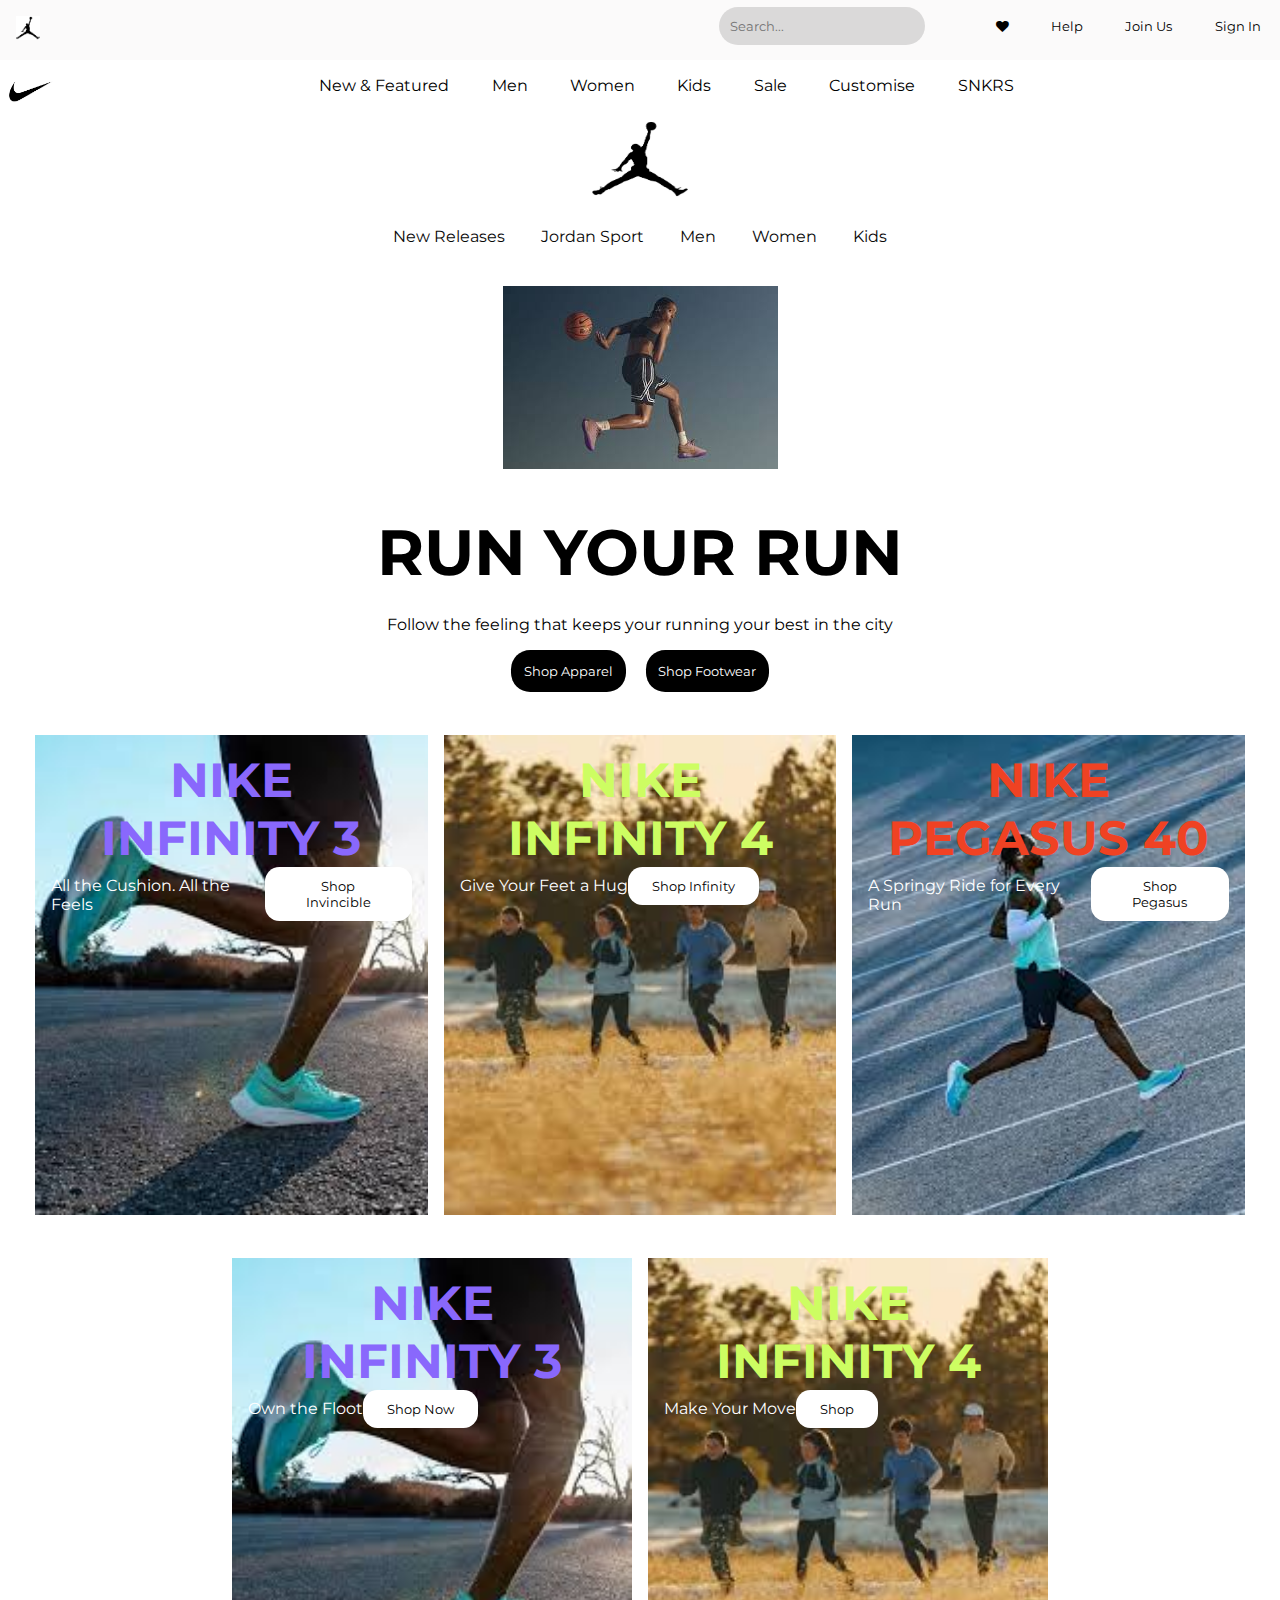
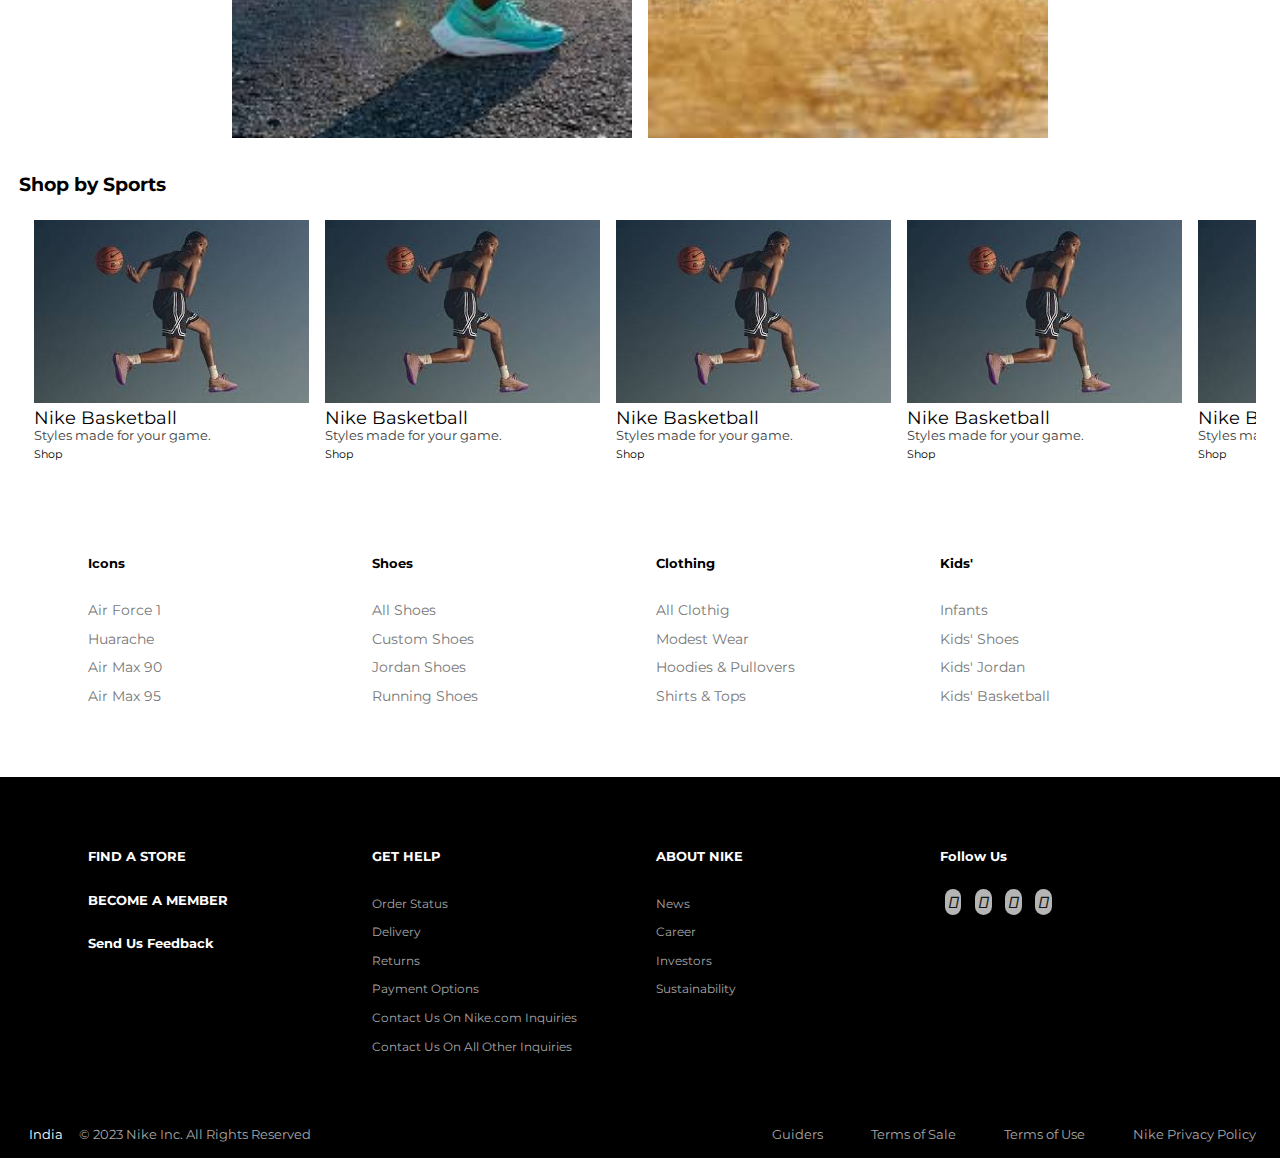
==== commit e06f1f2c: "modified image slider" ====
--- a/index.html
+++ b/index.html
@@ -207,20 +207,13 @@
               </div>
 
               <div class="image__list__box">
-                  <img src="images/nike-video.jpg" alt="" class="image__items">
-                  <p class="heading">Nike Basketball</p>
-                  <p class="sub__heading">Styles made for your game.</p>
-
-                  <a href="" class="ilb__button">Shop</a>
-              </div>
-
-              <div class="image__list__box">
-                  <img src="images/nike-video.jpg" alt="" class="image__items">
-                  <p class="heading">Nike Basketball</p>
-                  <p class="sub__heading">Styles made for your game.</p>
-
-                  <a href="" class="ilb__button">Shop</a>
-              </div>
+                <img src="images/nike-video.jpg" alt="" class="image__items">
+                <p class="heading">Nike Basketball</p>
+                <p class="sub__heading">Styles made for your game.</p>
+
+                <a href="" class="ilb__button">Shop</a>
+            </div>
+
 
           </div>
       </div>
--- a/style.css
+++ b/style.css
@@ -228,15 +228,23 @@
 
 /* image slider */
 .slider__container {
-  display: flex;
+  display: list-item;
   align-items: center;
   justify-content: center;
   background-color: #fff;
-  max-width: 35rem;
+  max-width: 100%;
+}
+
+.slider__container h3 {
+  margin: 1.2rem;
 }
 
 .slider__container:hover {
   cursor: pointer;
+}
+
+.image__list {
+  justify-content: center;
 }
 
 .slider__wrapper .image__list {
@@ -469,6 +477,20 @@
     width: 50%;
     margin-bottom: 1.8rem;
   }
+
+  .header-menu-list a{
+    margin: .5rem;
+  }
+
+  .category__links li {
+    margin: 0 .3rem;
+  }
+
+  .slider__container {
+    display: list-item;
+  }
+
+ /* for slider container */
 }
 
 @media(max-width: 574px) {
@@ -478,6 +500,14 @@
 
   .bl__col {
     width: 100%;
+  }
+
+  .gear_up__images {
+    display:list-item;
+  }
+
+  .slider__container {
+    display: list-item;
   }
 }
 
